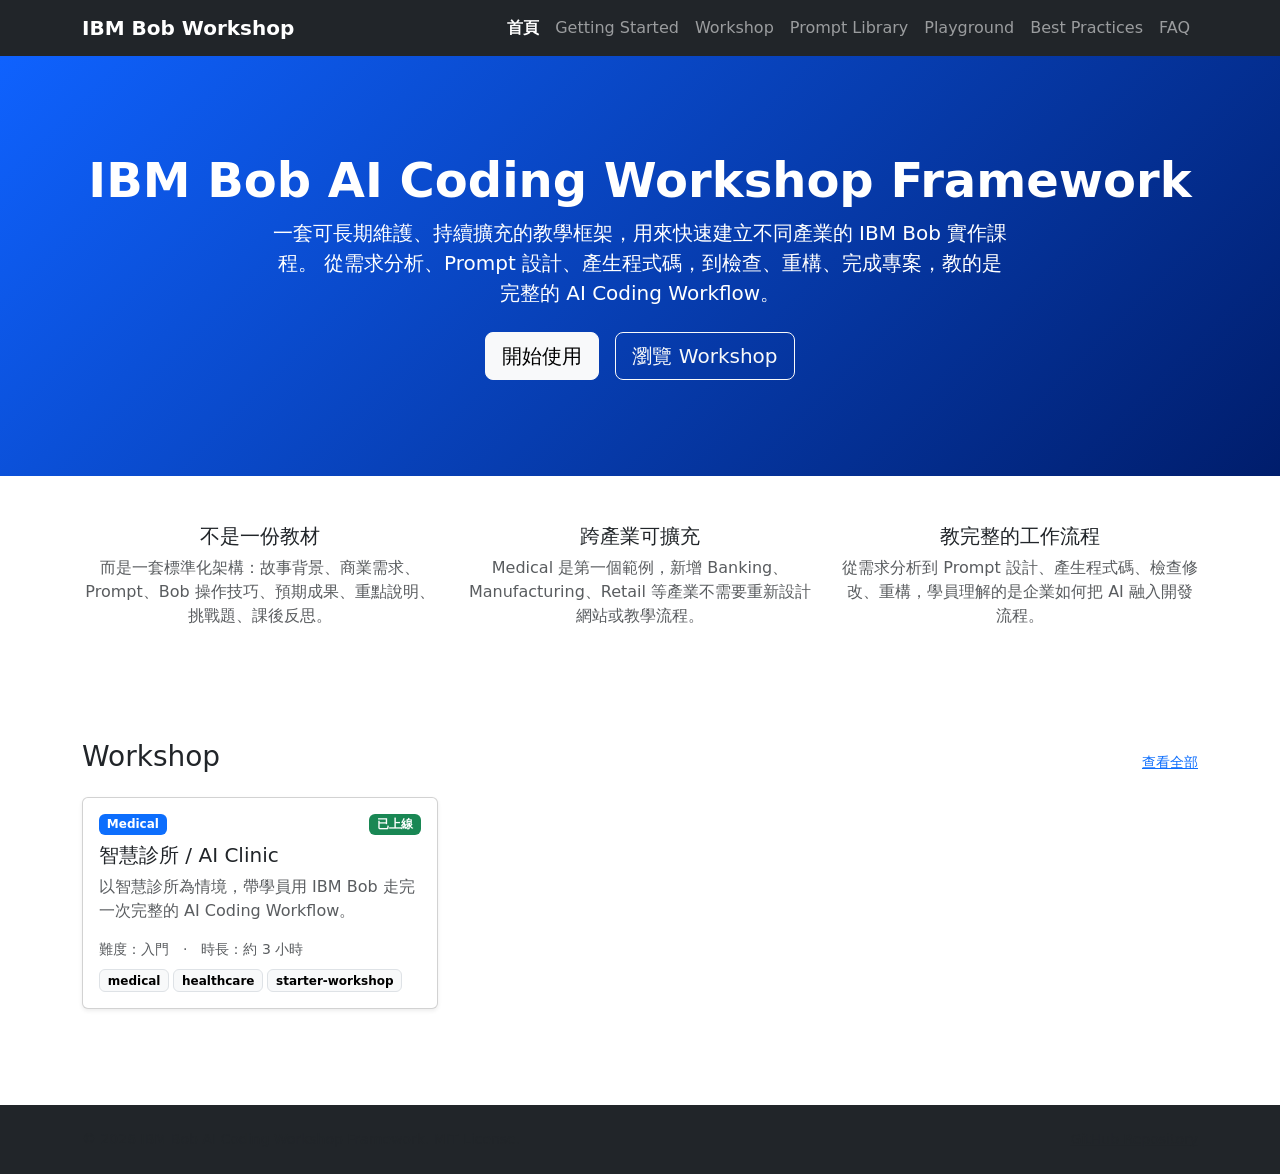
==== docs/index.html @ 6ee98200 "Scaffold Workshop Framework structure and build Medical workshop Add the framework/workshops/starter" ====
<!DOCTYPE html>
<html lang="zh-Hant">
<head>
  <meta charset="UTF-8" />
  <meta name="viewport" content="width=device-width, initial-scale=1.0" />
  <title>IBM Bob AI Coding Workshop Framework</title>
  <link
    href="https://cdn.jsdelivr.net/npm/bootstrap@5.3.3/dist/css/bootstrap.min.css"
    rel="stylesheet"
  />
  <link href="assets/css/style.css" rel="stylesheet" />
</head>
<body>
  <div data-include="partials/nav.html"></div>

  <main>
    <section class="hero py-5">
      <div class="container py-5 text-center">
        <h1 class="display-5 fw-bold">IBM Bob AI Coding Workshop Framework</h1>
        <p class="lead col-lg-8 mx-auto">
          一套可長期維護、持續擴充的教學框架，用來快速建立不同產業的 IBM Bob 實作課程。
          從需求分析、Prompt 設計、產生程式碼，到檢查、重構、完成專案，教的是完整的 AI Coding Workflow。
        </p>
        <div class="d-flex justify-content-center gap-3 mt-4">
          <a href="getting-started.html" class="btn btn-light btn-lg">開始使用</a>
          <a href="workshops.html" class="btn btn-outline-light btn-lg">瀏覽 Workshop</a>
        </div>
      </div>
    </section>

    <section class="container py-5">
      <div class="row g-4 text-center">
        <div class="col-md-4">
          <h3 class="h5">不是一份教材</h3>
          <p class="text-body-secondary">
            而是一套標準化架構：故事背景、商業需求、Prompt、Bob 操作技巧、預期成果、重點說明、挑戰題、課後反思。
          </p>
        </div>
        <div class="col-md-4">
          <h3 class="h5">跨產業可擴充</h3>
          <p class="text-body-secondary">
            Medical 是第一個範例，新增 Banking、Manufacturing、Retail 等產業不需要重新設計網站或教學流程。
          </p>
        </div>
        <div class="col-md-4">
          <h3 class="h5">教完整的工作流程</h3>
          <p class="text-body-secondary">
            從需求分析到 Prompt 設計、產生程式碼、檢查修改、重構，學員理解的是企業如何把 AI 融入開發流程。
          </p>
        </div>
      </div>
    </section>

    <section class="container py-5">
      <div class="d-flex justify-content-between align-items-end mb-4">
        <h2 class="h3 mb-0">Workshop</h2>
        <a href="workshops.html" class="small">查看全部</a>
      </div>
      <div class="row g-4" data-workshops-list></div>
    </section>
  </main>

  <div data-include="partials/footer.html"></div>

  <script src="https://cdn.jsdelivr.net/npm/bootstrap@5.3.3/dist/js/bootstrap.bundle.min.js"></script>
  <script src="assets/js/include.js"></script>
  <script src="assets/js/workshops.js"></script>
</body>
</html>
---- docs/assets/css/style.css ----
:root {
  --bob-accent: #0f62fe; /* IBM Blue */
}

body {
  display: flex;
  flex-direction: column;
  min-height: 100vh;
}

main {
  flex: 1 0 auto;
}

.navbar-nav .nav-link.active {
  color: #fff;
  font-weight: 600;
}

.hero {
  background: linear-gradient(135deg, var(--bob-accent), #001d6c);
  color: #fff;
}

.status-badge-draft {
  background-color: #6c757d;
}

.status-badge-published {
  background-color: #198754;
}

.workshop-card {
  transition: transform 0.15s ease, box-shadow 0.15s ease;
}

.workshop-card:hover {
  transform: translateY(-4px);
  box-shadow: 0 0.75rem 1.5rem rgba(0, 0, 0, 0.1);
}
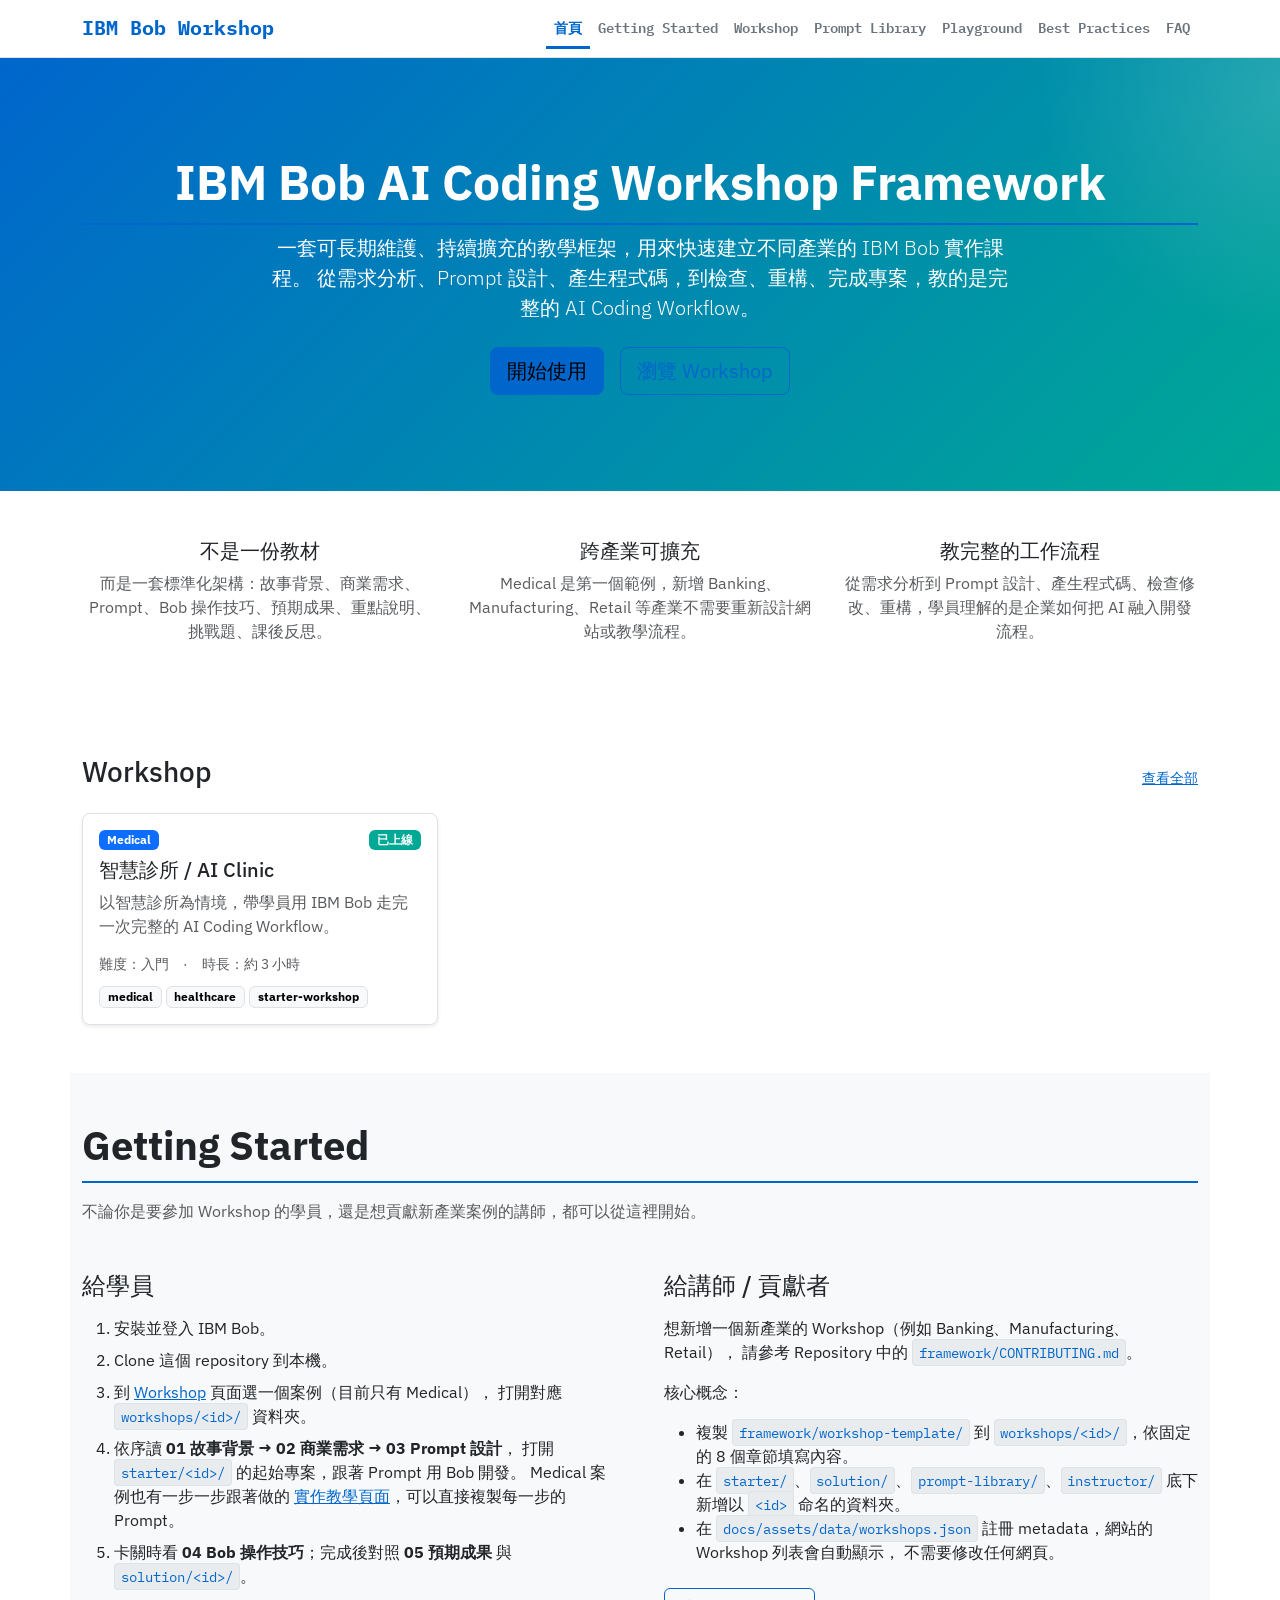
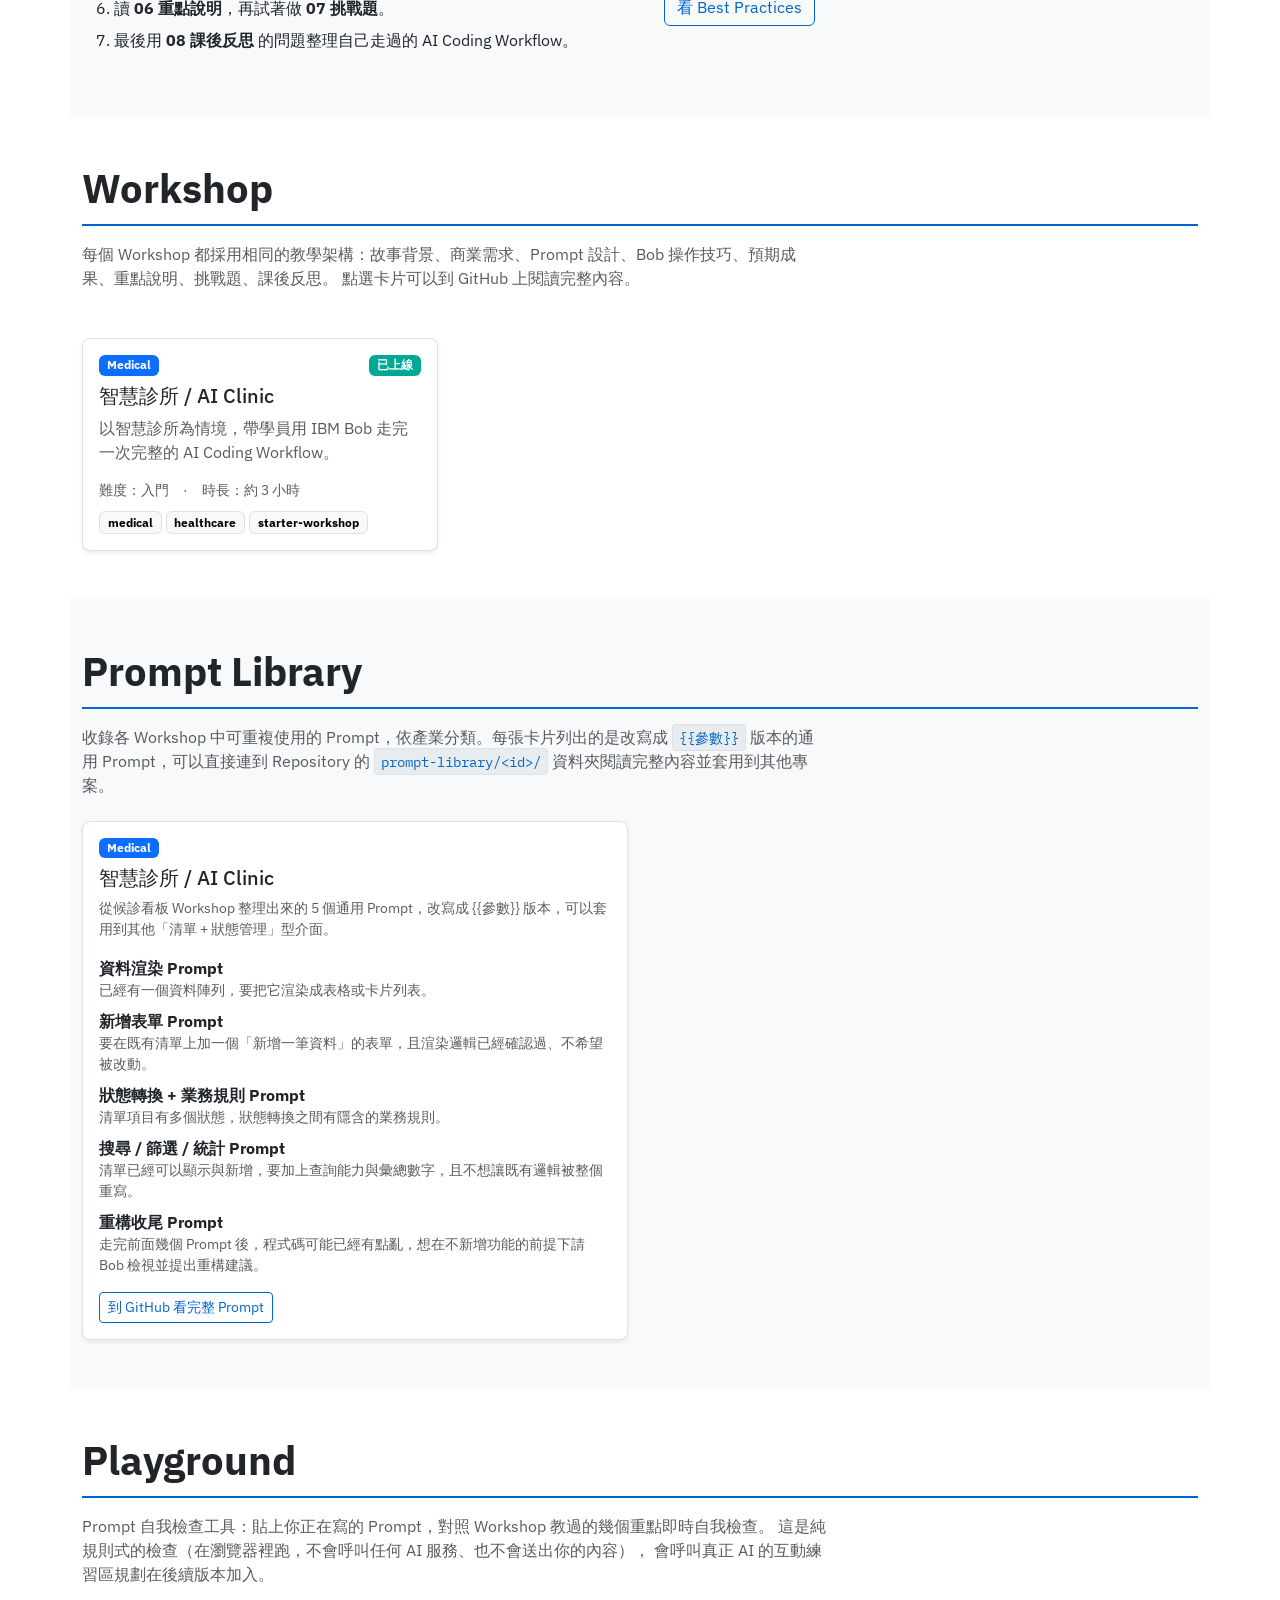
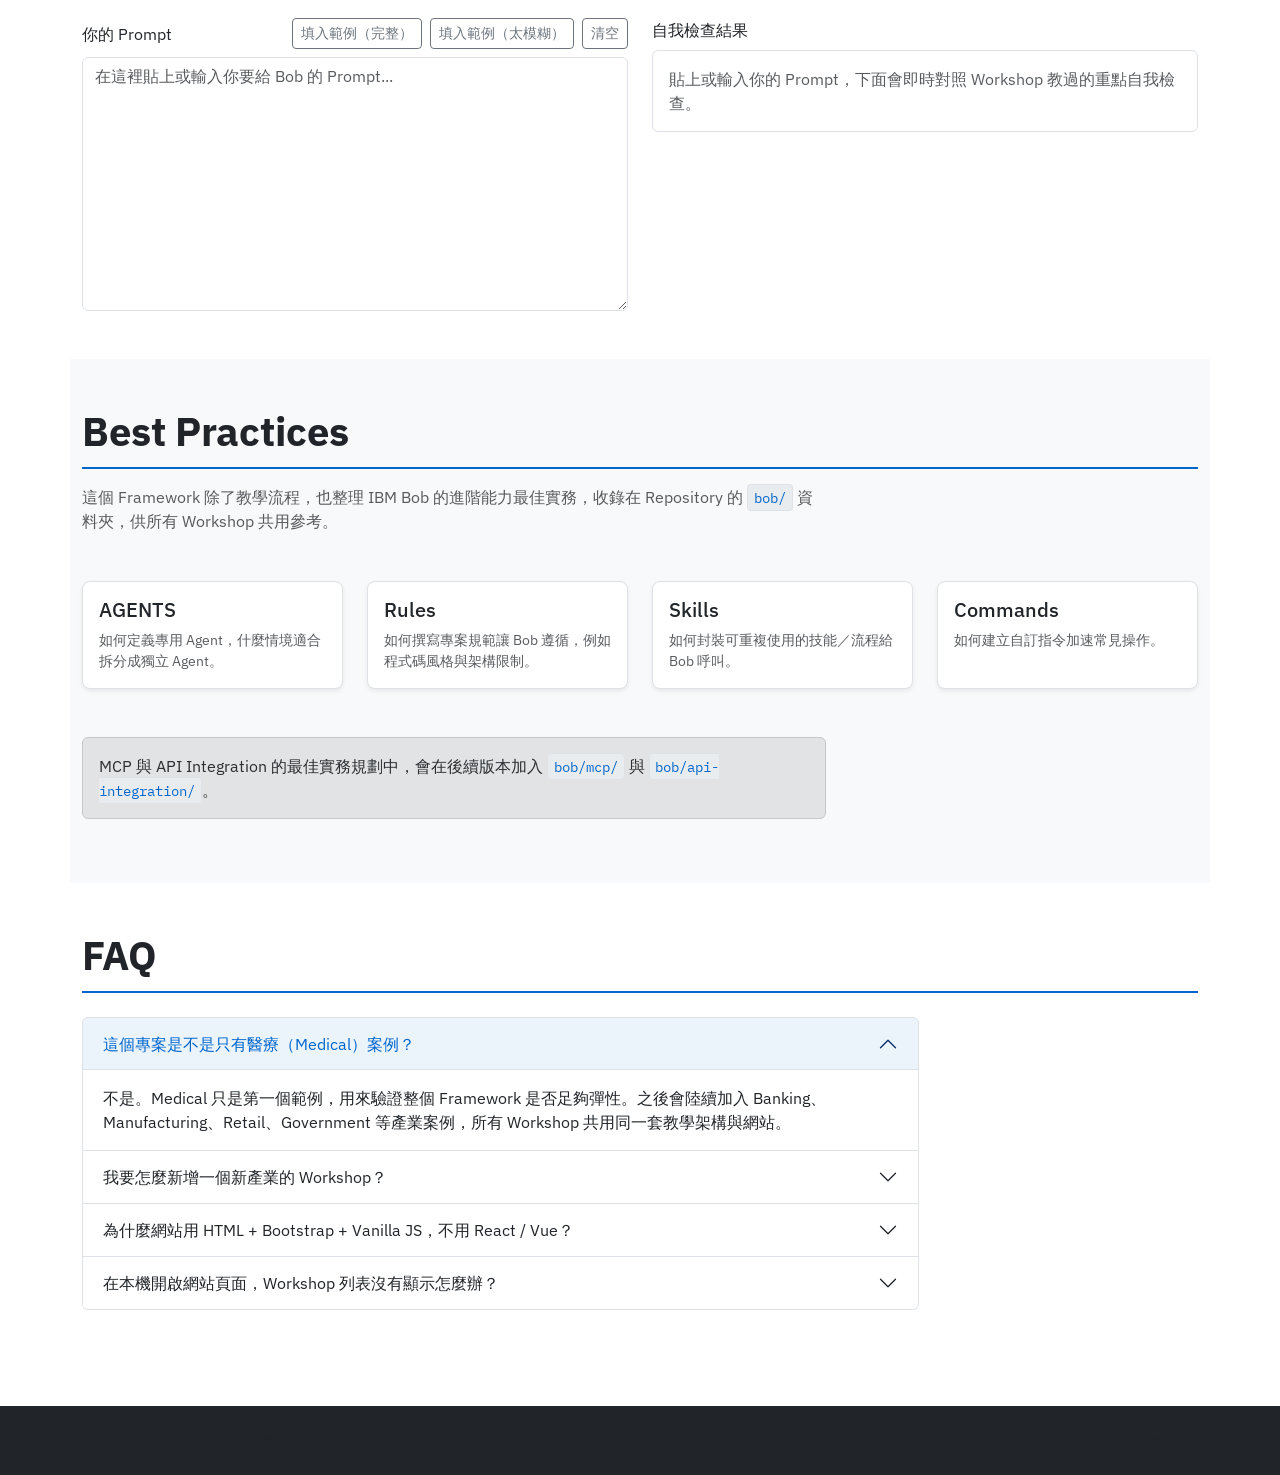
==== commit 6f90714c: "Add medical workshop tutorial page and enrich Bob best-practices docs Restyle docs site to single-pa" ====
--- a/docs/index.html
+++ b/docs/index.html
@@ -4,6 +4,10 @@
   <meta charset="UTF-8" />
   <meta name="viewport" content="width=device-width, initial-scale=1.0" />
   <title>IBM Bob AI Coding Workshop Framework</title>
+  <link
+    href="https://fonts.googleapis.com/css2?family=IBM+Plex+Mono:wght@400;600&family=IBM+Plex+Sans:wght@300;400;600;700&display=swap"
+    rel="stylesheet"
+  />
   <link
     href="https://cdn.jsdelivr.net/npm/bootstrap@5.3.3/dist/css/bootstrap.min.css"
     rel="stylesheet"
@@ -14,49 +18,282 @@
   <div data-include="partials/nav.html"></div>
 
   <main>
-    <section class="hero py-5">
-      <div class="container py-5 text-center">
-        <h1 class="display-5 fw-bold">IBM Bob AI Coding Workshop Framework</h1>
-        <p class="lead col-lg-8 mx-auto">
-          一套可長期維護、持續擴充的教學框架，用來快速建立不同產業的 IBM Bob 實作課程。
-          從需求分析、Prompt 設計、產生程式碼，到檢查、重構、完成專案，教的是完整的 AI Coding Workflow。
-        </p>
-        <div class="d-flex justify-content-center gap-3 mt-4">
-          <a href="getting-started.html" class="btn btn-light btn-lg">開始使用</a>
-          <a href="workshops.html" class="btn btn-outline-light btn-lg">瀏覽 Workshop</a>
-        </div>
-      </div>
-    </section>
-
-    <section class="container py-5">
-      <div class="row g-4 text-center">
-        <div class="col-md-4">
-          <h3 class="h5">不是一份教材</h3>
-          <p class="text-body-secondary">
-            而是一套標準化架構：故事背景、商業需求、Prompt、Bob 操作技巧、預期成果、重點說明、挑戰題、課後反思。
+    <!-- 首頁 ============================================================ -->
+    <section id="home">
+      <div class="hero py-5">
+        <div class="container py-5 text-center">
+          <h1 class="display-5 fw-bold">IBM Bob AI Coding Workshop Framework</h1>
+          <p class="lead col-lg-8 mx-auto">
+            一套可長期維護、持續擴充的教學框架，用來快速建立不同產業的 IBM Bob 實作課程。
+            從需求分析、Prompt 設計、產生程式碼，到檢查、重構、完成專案，教的是完整的 AI Coding Workflow。
           </p>
-        </div>
-        <div class="col-md-4">
-          <h3 class="h5">跨產業可擴充</h3>
-          <p class="text-body-secondary">
-            Medical 是第一個範例，新增 Banking、Manufacturing、Retail 等產業不需要重新設計網站或教學流程。
+          <div class="d-flex justify-content-center gap-3 mt-4">
+            <a href="#getting-started" class="btn btn-light btn-lg">開始使用</a>
+            <a href="#workshops" class="btn btn-outline-light btn-lg">瀏覽 Workshop</a>
+          </div>
+        </div>
+      </div>
+
+      <div class="container py-5">
+        <div class="row g-4 text-center">
+          <div class="col-md-4">
+            <h3 class="h5">不是一份教材</h3>
+            <p class="text-body-secondary">
+              而是一套標準化架構：故事背景、商業需求、Prompt、Bob 操作技巧、預期成果、重點說明、挑戰題、課後反思。
+            </p>
+          </div>
+          <div class="col-md-4">
+            <h3 class="h5">跨產業可擴充</h3>
+            <p class="text-body-secondary">
+              Medical 是第一個範例，新增 Banking、Manufacturing、Retail 等產業不需要重新設計網站或教學流程。
+            </p>
+          </div>
+          <div class="col-md-4">
+            <h3 class="h5">教完整的工作流程</h3>
+            <p class="text-body-secondary">
+              從需求分析到 Prompt 設計、產生程式碼、檢查修改、重構，學員理解的是企業如何把 AI 融入開發流程。
+            </p>
+          </div>
+        </div>
+      </div>
+
+      <div class="container py-5">
+        <div class="d-flex justify-content-between align-items-end mb-4">
+          <h2 class="h3 mb-0">Workshop</h2>
+          <a href="#workshops" class="small">查看全部</a>
+        </div>
+        <div class="row g-4" data-workshops-list></div>
+      </div>
+    </section>
+
+    <!-- Getting Started ================================================ -->
+    <section id="getting-started" class="container py-5">
+      <h1 class="mb-3">Getting Started</h1>
+      <p class="text-body-secondary col-lg-8 mb-5">
+        不論你是要參加 Workshop 的學員，還是想貢獻新產業案例的講師，都可以從這裡開始。
+      </p>
+
+      <div class="row g-5">
+        <div class="col-lg-6">
+          <h2 class="h4">給學員</h2>
+          <ol class="mt-3">
+            <li class="mb-2">安裝並登入 IBM Bob。</li>
+            <li class="mb-2">Clone 這個 repository 到本機。</li>
+            <li class="mb-2">
+              到 <a href="#workshops">Workshop</a> 頁面選一個案例（目前只有 Medical），
+              打開對應 <code>workshops/&lt;id&gt;/</code> 資料夾。
+            </li>
+            <li class="mb-2">
+              依序讀 <strong>01 故事背景 → 02 商業需求 → 03 Prompt 設計</strong>，
+              打開 <code>starter/&lt;id&gt;/</code> 的起始專案，跟著 Prompt 用 Bob 開發。
+              Medical 案例也有一步一步跟著做的
+              <a href="medical-tutorial.html">實作教學頁面</a>，可以直接複製每一步的 Prompt。
+            </li>
+            <li class="mb-2">
+              卡關時看 <strong>04 Bob 操作技巧</strong>；完成後對照 <strong>05 預期成果</strong> 與 <code>solution/&lt;id&gt;/</code>。
+            </li>
+            <li class="mb-2">讀 <strong>06 重點說明</strong>，再試著做 <strong>07 挑戰題</strong>。</li>
+            <li>最後用 <strong>08 課後反思</strong> 的問題整理自己走過的 AI Coding Workflow。</li>
+          </ol>
+        </div>
+
+        <div class="col-lg-6">
+          <h2 class="h4">給講師 / 貢獻者</h2>
+          <p class="mt-3">
+            想新增一個新產業的 Workshop（例如 Banking、Manufacturing、Retail），
+            請參考 Repository 中的
+            <code>framework/CONTRIBUTING.md</code>。
           </p>
-        </div>
-        <div class="col-md-4">
-          <h3 class="h5">教完整的工作流程</h3>
-          <p class="text-body-secondary">
-            從需求分析到 Prompt 設計、產生程式碼、檢查修改、重構，學員理解的是企業如何把 AI 融入開發流程。
-          </p>
-        </div>
-      </div>
-    </section>
-
-    <section class="container py-5">
-      <div class="d-flex justify-content-between align-items-end mb-4">
-        <h2 class="h3 mb-0">Workshop</h2>
-        <a href="workshops.html" class="small">查看全部</a>
-      </div>
+          <p>核心概念：</p>
+          <ul>
+            <li>複製 <code>framework/workshop-template/</code> 到 <code>workshops/&lt;id&gt;/</code>，依固定的 8 個章節填寫內容。</li>
+            <li>
+              在 <code>starter/</code>、<code>solution/</code>、<code>prompt-library/</code>、<code>instructor/</code>
+              底下新增以 <code>&lt;id&gt;</code> 命名的資料夾。
+            </li>
+            <li>
+              在 <code>docs/assets/data/workshops.json</code> 註冊 metadata，網站的 Workshop 列表會自動顯示，
+              不需要修改任何網頁。
+            </li>
+          </ul>
+          <a href="#best-practices" class="btn btn-outline-primary mt-2">看 Best Practices</a>
+        </div>
+      </div>
+    </section>
+
+    <!-- Workshop ======================================================= -->
+    <section id="workshops" class="container py-5">
+      <h1 class="mb-3">Workshop</h1>
+      <p class="text-body-secondary col-lg-8 mb-5">
+        每個 Workshop 都採用相同的教學架構：故事背景、商業需求、Prompt 設計、Bob 操作技巧、預期成果、重點說明、挑戰題、課後反思。
+        點選卡片可以到 GitHub 上閱讀完整內容。
+      </p>
       <div class="row g-4" data-workshops-list></div>
+    </section>
+
+    <!-- Prompt Library ================================================= -->
+    <section id="prompt-library" class="container py-5">
+      <h1 class="mb-3">Prompt Library</h1>
+      <p class="text-body-secondary col-lg-8 mb-4">
+        收錄各 Workshop 中可重複使用的 Prompt，依產業分類。每張卡片列出的是改寫成
+        <code>{{參數}}</code> 版本的通用 Prompt，可以直接連到 Repository 的
+        <code>prompt-library/&lt;id&gt;/</code> 資料夾閱讀完整內容並套用到其他專案。
+      </p>
+
+      <div class="row g-4" data-prompt-library-list></div>
+    </section>
+
+    <!-- Playground ====================================================== -->
+    <section id="playground" class="container py-5">
+      <h1 class="mb-3">Playground</h1>
+      <p class="text-body-secondary col-lg-8 mb-2">
+        Prompt 自我檢查工具：貼上你正在寫的 Prompt，對照 Workshop 教過的幾個重點即時自我檢查。
+        這是純規則式的檢查（在瀏覽器裡跑，不會呼叫任何 AI 服務、也不會送出你的內容），
+        會呼叫真正 AI 的互動練習區規劃在後續版本加入。
+      </p>
+
+      <div class="row g-4 mt-1">
+        <div class="col-lg-6">
+          <div class="d-flex justify-content-between align-items-center mb-2">
+            <label for="playground-prompt-input" class="form-label mb-0">你的 Prompt</label>
+            <div class="d-flex gap-2">
+              <button type="button" class="btn btn-sm btn-outline-secondary" id="playground-example-good">
+                填入範例（完整）
+              </button>
+              <button type="button" class="btn btn-sm btn-outline-secondary" id="playground-example-weak">
+                填入範例（太模糊）
+              </button>
+              <button type="button" class="btn btn-sm btn-outline-secondary" id="playground-clear">清空</button>
+            </div>
+          </div>
+          <textarea
+            id="playground-prompt-input"
+            class="form-control"
+            rows="10"
+            placeholder="在這裡貼上或輸入你要給 Bob 的 Prompt..."
+          ></textarea>
+        </div>
+
+        <div class="col-lg-6">
+          <p class="form-label">自我檢查結果</p>
+          <div id="playground-check-results" class="border rounded p-3 bg-white"></div>
+        </div>
+      </div>
+    </section>
+
+    <!-- Best Practices ================================================= -->
+    <section id="best-practices" class="container py-5">
+      <h1 class="mb-3">Best Practices</h1>
+      <p class="text-body-secondary col-lg-8 mb-5">
+        這個 Framework 除了教學流程，也整理 IBM Bob 的進階能力最佳實務，收錄在 Repository 的
+        <code>bob/</code> 資料夾，供所有 Workshop 共用參考。
+      </p>
+
+      <div class="row g-4">
+        <div class="col-md-6 col-lg-3">
+          <div class="card h-100 shadow-sm">
+            <div class="card-body">
+              <h5 class="card-title">AGENTS</h5>
+              <p class="card-text text-body-secondary small">如何定義專用 Agent，什麼情境適合拆分成獨立 Agent。</p>
+            </div>
+          </div>
+        </div>
+        <div class="col-md-6 col-lg-3">
+          <div class="card h-100 shadow-sm">
+            <div class="card-body">
+              <h5 class="card-title">Rules</h5>
+              <p class="card-text text-body-secondary small">如何撰寫專案規範讓 Bob 遵循，例如程式碼風格與架構限制。</p>
+            </div>
+          </div>
+        </div>
+        <div class="col-md-6 col-lg-3">
+          <div class="card h-100 shadow-sm">
+            <div class="card-body">
+              <h5 class="card-title">Skills</h5>
+              <p class="card-text text-body-secondary small">如何封裝可重複使用的技能／流程給 Bob 呼叫。</p>
+            </div>
+          </div>
+        </div>
+        <div class="col-md-6 col-lg-3">
+          <div class="card h-100 shadow-sm">
+            <div class="card-body">
+              <h5 class="card-title">Commands</h5>
+              <p class="card-text text-body-secondary small">如何建立自訂指令加速常見操作。</p>
+            </div>
+          </div>
+        </div>
+      </div>
+
+      <div class="alert alert-secondary col-lg-8 mt-5">
+        MCP 與 API Integration 的最佳實務規劃中，會在後續版本加入 <code>bob/mcp/</code> 與
+        <code>bob/api-integration/</code>。
+      </div>
+    </section>
+
+    <!-- FAQ ============================================================= -->
+    <section id="faq" class="container py-5">
+      <h1 class="mb-4">FAQ</h1>
+
+      <div class="accordion col-lg-9" id="faqAccordion">
+        <div class="accordion-item">
+          <h2 class="accordion-header">
+            <button class="accordion-button" type="button" data-bs-toggle="collapse" data-bs-target="#faq1">
+              這個專案是不是只有醫療（Medical）案例？
+            </button>
+          </h2>
+          <div id="faq1" class="accordion-collapse collapse show" data-bs-parent="#faqAccordion">
+            <div class="accordion-body">
+              不是。Medical 只是第一個範例，用來驗證整個 Framework 是否足夠彈性。之後會陸續加入 Banking、
+              Manufacturing、Retail、Government 等產業案例，所有 Workshop 共用同一套教學架構與網站。
+            </div>
+          </div>
+        </div>
+
+        <div class="accordion-item">
+          <h2 class="accordion-header">
+            <button class="accordion-button collapsed" type="button" data-bs-toggle="collapse" data-bs-target="#faq2">
+              我要怎麼新增一個新產業的 Workshop？
+            </button>
+          </h2>
+          <div id="faq2" class="accordion-collapse collapse" data-bs-parent="#faqAccordion">
+            <div class="accordion-body">
+              參考 Repository 中的 <code>framework/CONTRIBUTING.md</code>。簡單來說是複製
+              <code>framework/workshop-template/</code>，依照固定的 8 個章節填寫內容，並在
+              <code>starter/</code>、<code>solution/</code>、<code>prompt-library/</code>、<code>instructor/</code>
+              新增對應資料夾，最後在 <code>docs/assets/data/workshops.json</code> 註冊即可，不需要修改網站頁面。
+            </div>
+          </div>
+        </div>
+
+        <div class="accordion-item">
+          <h2 class="accordion-header">
+            <button class="accordion-button collapsed" type="button" data-bs-toggle="collapse" data-bs-target="#faq3">
+              為什麼網站用 HTML + Bootstrap + Vanilla JS，不用 React / Vue？
+            </button>
+          </h2>
+          <div id="faq3" class="accordion-collapse collapse" data-bs-parent="#faqAccordion">
+            <div class="accordion-body">
+              第一版刻意保持簡單，方便學員理解網站原始碼、也讓 IBM Bob 在課程中能穩定產生正確的程式碼，
+              同時可以直接部署到 GitHub Pages，不需要額外的建置流程。
+            </div>
+          </div>
+        </div>
+
+        <div class="accordion-item">
+          <h2 class="accordion-header">
+            <button class="accordion-button collapsed" type="button" data-bs-toggle="collapse" data-bs-target="#faq4">
+              在本機開啟網站頁面，Workshop 列表沒有顯示怎麼辦？
+            </button>
+          </h2>
+          <div id="faq4" class="accordion-collapse collapse" data-bs-parent="#faqAccordion">
+            <div class="accordion-body">
+              網站用 <code>fetch()</code> 讀取共用導覽列與 <code>workshops.json</code>，直接用瀏覽器開啟
+              <code>file://</code> 路徑會因為 CORS 限制而失敗。請用本地伺服器預覽，例如在 <code>docs/</code>
+              資料夾執行 <code>python -m http.server</code>，詳見 <code>docs/README.md</code>。
+            </div>
+          </div>
+        </div>
+      </div>
     </section>
   </main>
 
@@ -65,5 +302,7 @@
   <script src="https://cdn.jsdelivr.net/npm/bootstrap@5.3.3/dist/js/bootstrap.bundle.min.js"></script>
   <script src="assets/js/include.js"></script>
   <script src="assets/js/workshops.js"></script>
+  <script src="assets/js/prompt-library.js"></script>
+  <script src="assets/js/prompt-checker.js"></script>
 </body>
 </html>
--- a/docs/assets/css/style.css
+++ b/docs/assets/css/style.css
@@ -1,33 +1,164 @@
+/* ===== IBM Plex 主題（單頁滾動版） ===== */
 :root {
-  --bob-accent: #0f62fe; /* IBM Blue */
+  --bg: #ffffff;
+  --surface: #f8f9fa;
+  --surface2: #e9ecef;
+  --border: #dee2e6;
+  --accent: #0066cc;
+  --accent2: #00a896;
+  --text: #212529;
+  --text-secondary: #495057;
+  --muted: #6c757d;
+  --warn: #ff8c00;
+
+  --font-family: "IBM Plex Sans", sans-serif;
+  --font-mono: "IBM Plex Mono", monospace;
+
+  --shadow-sm: 0 2px 4px rgba(0, 0, 0, 0.1);
+  --shadow-md: 0 4px 8px rgba(0, 0, 0, 0.15);
+  --radius-sm: 4px;
+  --radius-md: 8px;
+  --radius-lg: 12px;
+  --transition: all 0.2s ease;
+}
+
+html {
+  scroll-behavior: smooth;
 }
 
 body {
   display: flex;
   flex-direction: column;
   min-height: 100vh;
+  font-family: var(--font-family);
+  color: var(--text);
+  background: var(--bg);
 }
 
 main {
   flex: 1 0 auto;
 }
 
-.navbar-nav .nav-link.active {
+/* 單頁滾動：所有區塊依序顯示，用 scroll-margin-top 讓 sticky 導覽列不會遮住標題 */
+[id] {
+  scroll-margin-top: 84px;
+}
+
+main > section:nth-of-type(even) {
+  background: var(--surface);
+}
+
+code {
+  font-family: var(--font-mono);
+  background: var(--surface2);
+  color: var(--accent);
+  padding: 0.2em 0.4em;
+  border-radius: var(--radius-sm);
+  border: 1px solid var(--border);
+  font-size: 0.9em;
+}
+
+pre {
+  background: #2d2d2d;
+  color: #f4f4f4;
+  padding: 1rem;
+  border-radius: var(--radius-md);
+  overflow-x: auto;
+}
+
+pre code {
+  background: transparent;
+  border: none;
+  color: inherit;
+  padding: 0;
+}
+
+/* ===== 導覽列 ===== */
+.navbar {
+  background: var(--bg) !important;
+  border-bottom: 1px solid var(--border);
+}
+
+.navbar-brand {
+  font-family: var(--font-mono);
+  color: var(--accent) !important;
+}
+
+.navbar .nav-link {
+  color: var(--muted) !important;
+  font-weight: 600;
+  font-family: var(--font-mono);
+  font-size: 0.9rem;
+  border-bottom: 3px solid transparent;
+  transition: var(--transition);
+  padding-top: 0.5rem;
+  padding-bottom: 0.5rem;
+}
+
+.navbar .nav-link:hover {
+  color: var(--accent) !important;
+}
+
+.navbar .nav-link.active {
+  color: var(--accent) !important;
+  border-bottom-color: var(--accent);
+}
+
+/* ===== Hero ===== */
+.hero {
+  background: linear-gradient(135deg, var(--accent) 0%, var(--accent2) 100%);
   color: #fff;
-  font-weight: 600;
-}
-
-.hero {
-  background: linear-gradient(135deg, var(--bob-accent), #001d6c);
-  color: #fff;
+  position: relative;
+  overflow: hidden;
+}
+
+.hero::before {
+  content: "";
+  position: absolute;
+  top: -50%;
+  right: -20%;
+  width: 500px;
+  height: 500px;
+  background: radial-gradient(circle, rgba(255, 255, 255, 0.15) 0%, transparent 70%);
+  border-radius: 50%;
+}
+
+.hero .container {
+  position: relative;
+  z-index: 1;
+}
+
+/* ===== 標題 ===== */
+h1,
+h2 {
+  font-weight: 700;
+}
+
+section h1,
+section > h2:first-child {
+  padding-bottom: 0.75rem;
+  border-bottom: 2px solid var(--accent);
+}
+
+/* ===== 卡片 ===== */
+.card {
+  border: 1px solid var(--border);
+  border-radius: var(--radius-md);
+  transition: var(--transition);
+}
+
+.card:hover {
+  box-shadow: var(--shadow-md);
+  transform: translateY(-3px);
+  border-color: var(--accent);
 }
 
 .status-badge-draft {
-  background-color: #6c757d;
+  background-color: var(--muted);
 }
 
 .status-badge-published {
-  background-color: #198754;
+  background-color: var(--accent2);
 }
 
 .workshop-card {
@@ -36,5 +167,55 @@
 
 .workshop-card:hover {
   transform: translateY(-4px);
-  box-shadow: 0 0.75rem 1.5rem rgba(0, 0, 0, 0.1);
-}
+  box-shadow: var(--shadow-md);
+}
+
+/* ===== 表格 ===== */
+.table thead {
+  background: var(--accent);
+  color: #fff;
+}
+
+/* ===== 按鈕 / 連結 ===== */
+.btn-primary,
+.btn-light {
+  background-color: var(--accent);
+  border-color: var(--accent);
+}
+
+.btn-primary:hover,
+.btn-light:hover {
+  background-color: var(--accent2);
+  border-color: var(--accent2);
+}
+
+.btn-outline-primary,
+.btn-outline-light {
+  color: var(--accent);
+  border-color: var(--accent);
+}
+
+.btn-outline-primary:hover,
+.btn-outline-light:hover {
+  background-color: var(--accent);
+  border-color: var(--accent);
+  color: #fff;
+}
+
+a {
+  color: var(--accent);
+}
+
+a:hover {
+  color: var(--accent2);
+}
+
+/* ===== FAQ 手風琴 ===== */
+.accordion-button:not(.collapsed) {
+  color: var(--accent);
+  background-color: rgba(0, 102, 204, 0.08);
+}
+
+.accordion-button:focus {
+  box-shadow: 0 0 0 0.2rem rgba(0, 102, 204, 0.25);
+}
